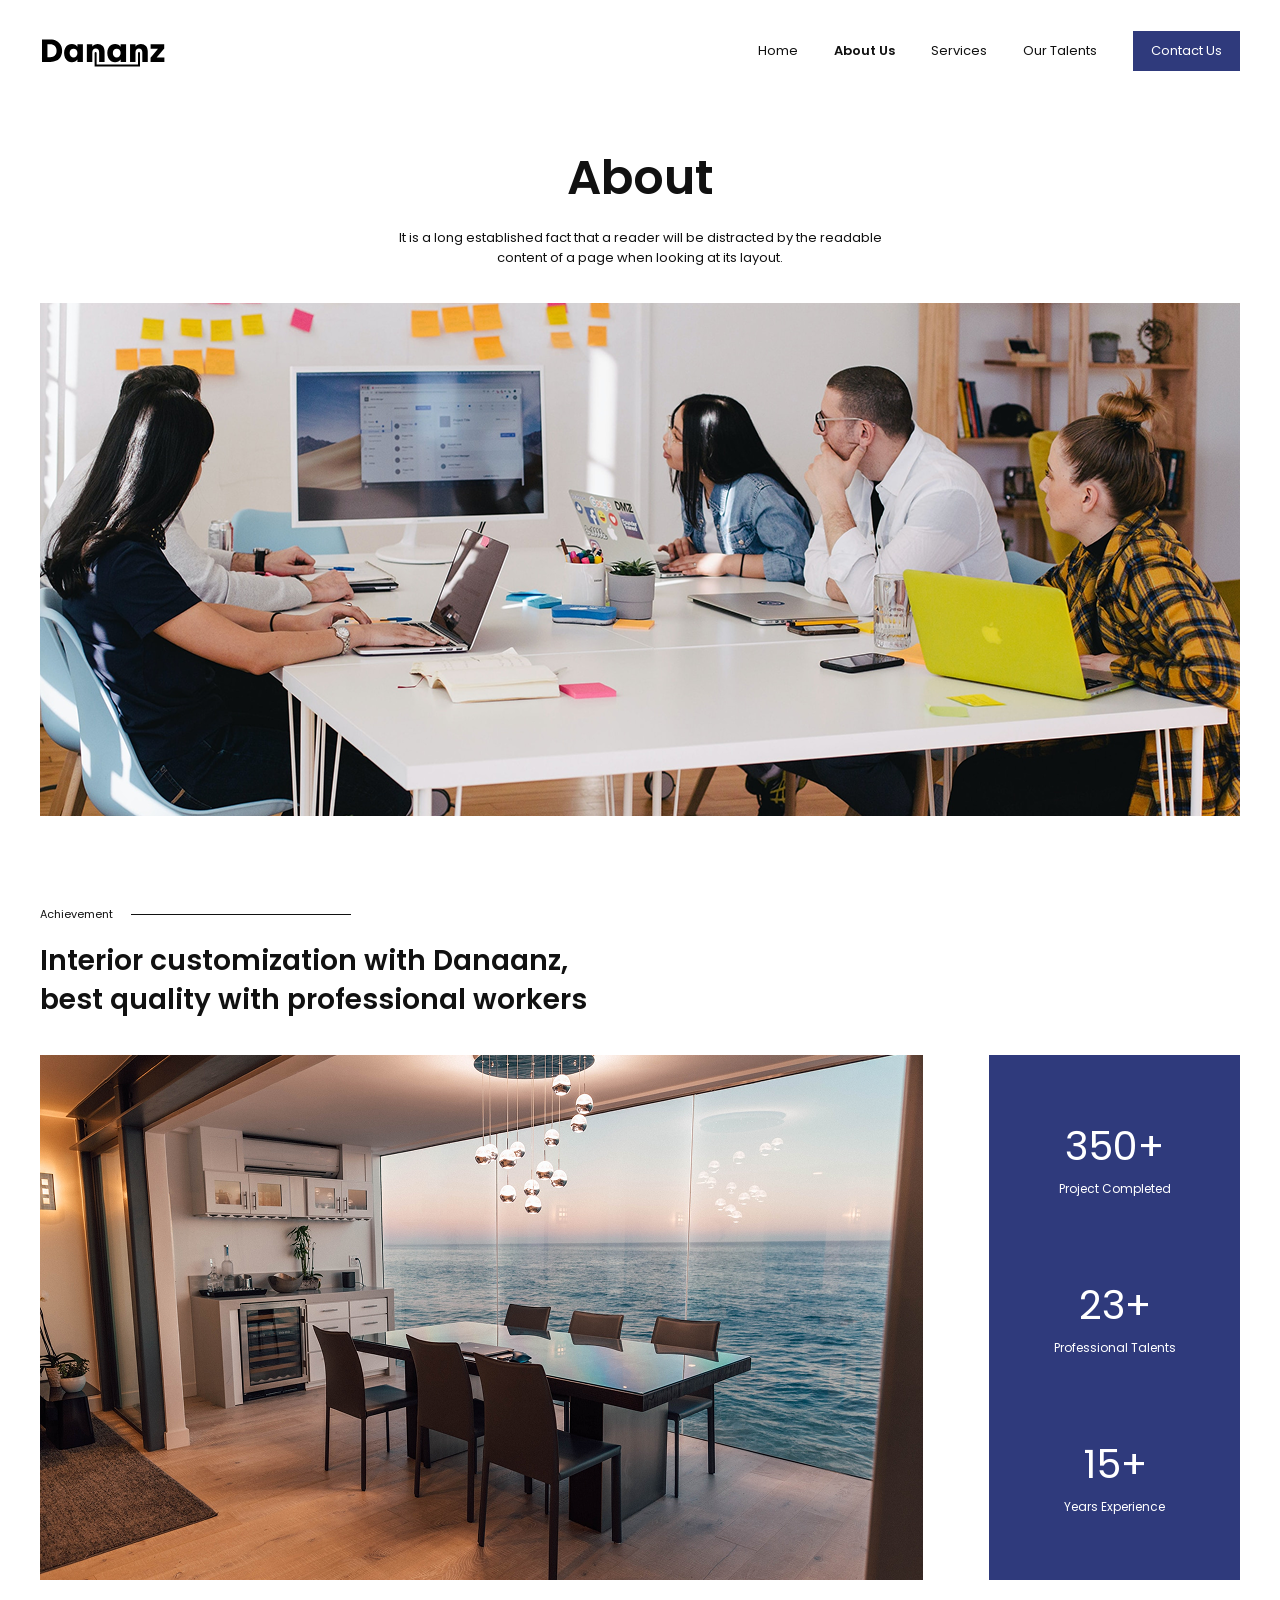
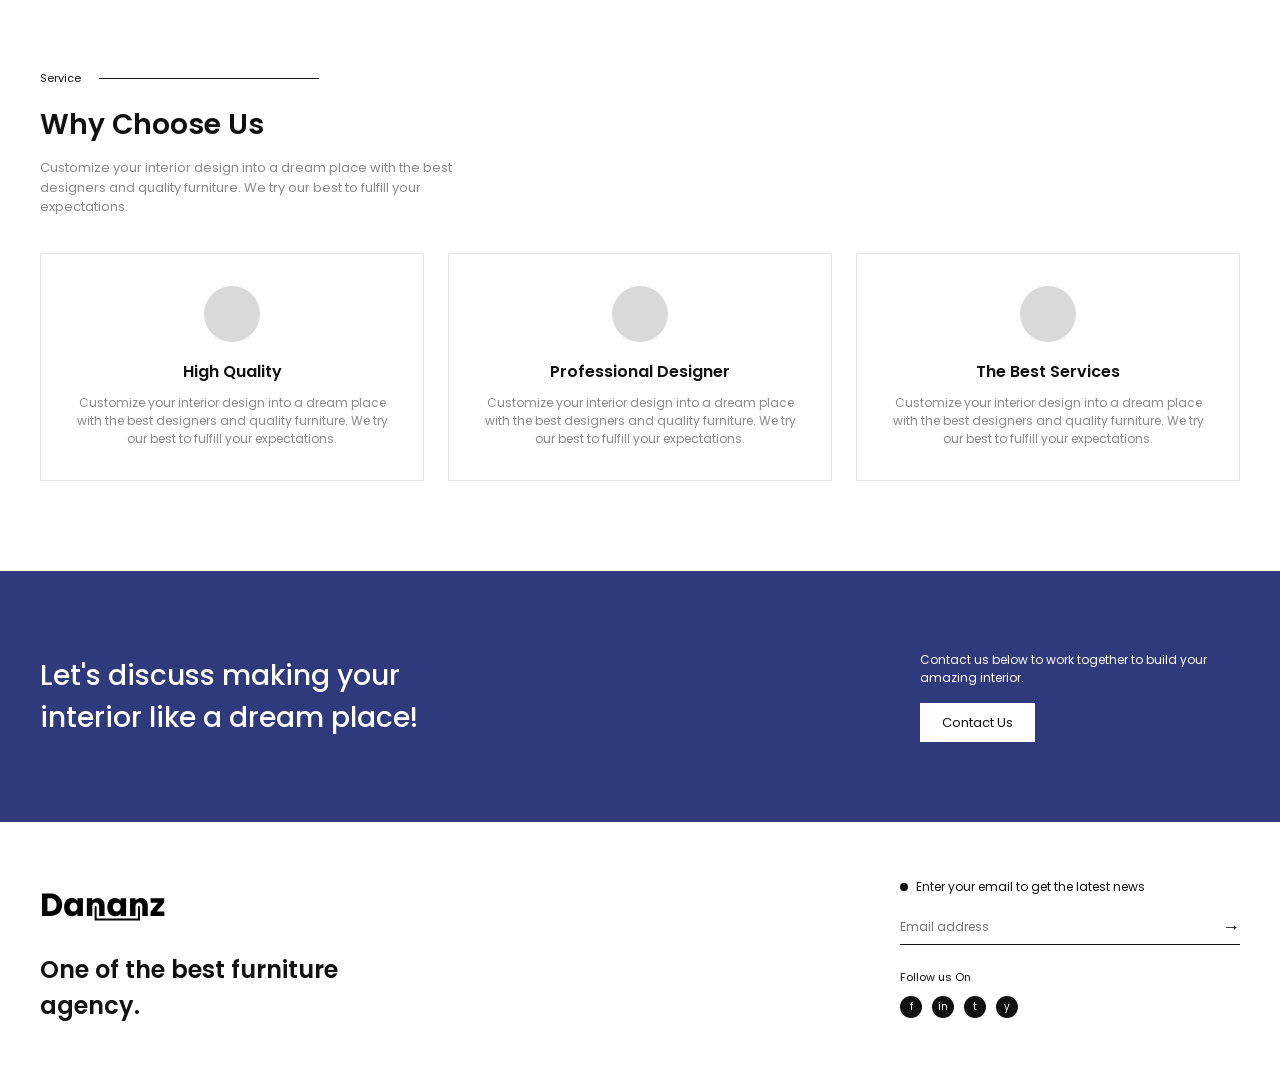
==== about.html @ 4b0f08ce "Add About page" ====
<!DOCTYPE html>
<html lang="en">
<head>
  <meta charset="UTF-8">
  <meta name="viewport" content="width=device-width, initial-scale=1">
  <title>About Us | Danaanz</title>
  <link rel="preconnect" href="https://fonts.googleapis.com">
  <link href="https://fonts.googleapis.com/css2?family=Poppins:wght@300;400;500;600&display=swap" rel="stylesheet">
  <link rel="stylesheet" href="css/about.css">
</head>
<body>

  <header class="header container">
    <a href="#" class="logo"><img src="public/images/logo.svg" alt="Danaanz" width="126" height="54"></a>
    <nav class="nav">
      <a href="index.html">Home</a>
      <a href="about.html" class="active">About Us</a>
      <a href="services.html">Services</a>
      <a href="talents.html">Our Talents</a>
      <a href="contact.html" class="btn btn-small">Contact Us</a>
    </nav>
  </header>

  <main>
    <section class="hero container">
      <h1>About</h1>
      <p>It is a long established fact that a reader will be distracted by the readable content of a page when looking at its layout.</p>
      <img src="public/images/about-1.png" alt="Team working in the office">
    </section>

    <section class="achievement container">
      <div class="label"><span>Achievement</span><i></i></div>
      <h2>Interior customization with Danaanz,<br>best quality with professional workers</h2>

      <div class="achievement-grid">
        <img src="public/images/about-2.png" alt="Dining room with sea view">
        <ul class="stats">
          <li><strong>350+</strong><span>Project Completed</span></li>
          <li><strong>23+</strong><span>Professional Talents</span></li>
          <li><strong>15+</strong><span>Years Experience</span></li>
        </ul>
      </div>
    </section>

    <section class="why container">
      <div class="label"><span>Service</span><i></i></div>
      <h2>Why Choose Us</h2>
      <p class="why-text">Customize your interior design into a dream place with the best designers and quality furniture. We try our best to fulfill your expectations.</p>

      <div class="cards">
        <article class="card">
          <div class="icon"></div>
          <h3>High Quality</h3>
          <p>Customize your interior design into a dream place with the best designers and quality furniture. We try our best to fulfill your expectations.</p>
        </article>
        <article class="card">
          <div class="icon"></div>
          <h3>Professional Designer</h3>
          <p>Customize your interior design into a dream place with the best designers and quality furniture. We try our best to fulfill your expectations.</p>
        </article>
        <article class="card">
          <div class="icon"></div>
          <h3>The Best Services</h3>
          <p>Customize your interior design into a dream place with the best designers and quality furniture. We try our best to fulfill your expectations.</p>
        </article>
      </div>
    </section>

    <section class="cta">
      <div class="container cta-inner">
        <h2>Let's discuss making your interior like a dream place!</h2>
        <div class="cta-right">
          <p>Contact us below to work together to build your amazing interior.</p>
          <a href="#" class="btn btn-white">Contact Us</a>
        </div>
      </div>
    </section>
  </main>

  <footer class="footer container">
    <div>
      <a href="#" class="logo"><img src="public/images/logo.svg" alt="Danaanz" width="126" height="54"></a>
      <p class="slogan">One of the best furniture agency.</p>
    </div>
    <div class="subscribe">
      <p class="dot-title">Enter your email to get the latest news</p>
      <form class="email-form" onsubmit="return false;">
        <input type="email" placeholder="Email address" aria-label="Email address">
        <button type="submit" aria-label="Send">&rarr;</button>
      </form>
      <p class="follow">Follow us On</p>
      <div class="socials">
        <a href="#" aria-label="Facebook">f</a>
        <a href="#" aria-label="Instagram">in</a>
        <a href="#" aria-label="TikTok">t</a>
        <a href="#" aria-label="YouTube">y</a>
      </div>
    </div>
  </footer>

</body>
</html>
---- css/about.css ----
:root {
  --navy: #2f3a7c;
  --text: #111;
  --muted: #8a8a8a;
  --line: #e6e6e6;
  --yellow: #f5c542;
}

* { box-sizing: border-box; margin: 0; padding: 0; }

body {
  font-family: "Poppins", sans-serif;
  color: var(--text);
  background: #fff;
  line-height: 1.5;
  max-width: 1440px;
  margin: 0 auto;
}

img { display: block; width: 100%; object-fit: cover; }
a { color: inherit; text-decoration: none; }
ul { list-style: none; }

.container { width: min(1200px, 100% - 40px); margin-inline: auto; }

/* Header */
.header {
  display: flex;
  justify-content: space-between;
  align-items: center;
  padding: 24px 0;
}
.logo { display: block; }
.logo img { width: 126px; height: 54px; }
.nav { display: flex; align-items: center; gap: 36px; font-size: 13px; }
.nav a.active { font-weight: 600; }

.btn {
  display: inline-block;
  background: var(--navy);
  color: #fff;
  padding: 10px 22px;
  font-size: 13px;
}
.btn-small { padding: 10px 18px; }
.btn-white { background: #fff; color: var(--text); }

/* Hero */
.hero { text-align: center; padding-top: 40px; }
.hero h1 { font-size: 48px; font-weight: 600; }
.hero p { max-width: 520px; margin: 14px auto 36px; font-size: 13px; }
.hero img { height: 513px; }

/* Labels */
.label {
  display: flex;
  align-items: center;
  gap: 18px;
  font-size: 11px;
  margin-bottom: 18px;
}
.label i { flex: 0 0 220px; height: 1px; background: var(--text); }

/* Achievement */
.achievement { padding-top: 90px; }
.achievement h2 { font-size: 28px; font-weight: 600; line-height: 1.4; margin-bottom: 36px; }
.achievement-grid { display: grid; grid-template-columns: minmax(0, 883px) 1fr; gap: 66px; }
.achievement-grid img { height: 525px; }

.stats {
  background: var(--navy);
  color: #fff;
  display: flex;
  flex-direction: column;
  justify-content: space-around;
  text-align: center;
  padding: 24px;
}
.stats strong { display: block; font-size: 40px; font-weight: 400; }
.stats span { font-size: 12px; }

/* Why choose us */
.why { padding-top: 90px; }
.why h2 { font-size: 28px; font-weight: 600; }
.why-text { max-width: 420px; margin: 12px 0 36px; font-size: 13px; color: var(--muted); }

.cards { display: grid; grid-template-columns: repeat(3, 1fr); gap: 24px; }
.card { border: 1px solid var(--line); padding: 32px 28px; text-align: center; min-height: 190px; }
.icon { width: 56px; height: 56px; border-radius: 50%; background: #d9d9d9; margin: 0 auto 18px; }
.card h3 { font-size: 16px; font-weight: 600; margin-bottom: 10px; }
.card p { font-size: 12px; color: var(--muted); }

/* CTA */
.cta { background: var(--navy); color: #fff; margin-top: 90px; padding: 80px 0; }
.cta-inner { display: flex; justify-content: space-between; align-items: center; gap: 40px; }
.cta h2 { font-size: 28px; font-weight: 500; max-width: 380px; }
.cta-right { max-width: 320px; }
.cta-right p { font-size: 12px; margin-bottom: 16px; }

/* Footer */
.footer {
  display: flex;
  justify-content: space-between;
  gap: 40px;
  padding: 56px 0;
}
.slogan { font-size: 24px; font-weight: 600; margin-top: 20px; max-width: 320px; }
.subscribe { width: 340px; }
.dot-title { font-size: 12px; display: flex; align-items: center; gap: 8px; }
.dot-title::before { content: ""; width: 8px; height: 8px; border-radius: 50%; background: var(--text); }
.email-form { display: flex; border-bottom: 1px solid var(--text); margin: 14px 0 24px; }
.email-form input { flex: 1; border: 0; outline: 0; padding: 8px 0; font: inherit; font-size: 12px; }
.email-form button { border: 0; background: none; font-size: 18px; cursor: pointer; }
.follow { font-size: 11px; margin-bottom: 10px; }
.socials { display: flex; gap: 10px; }
.socials a {
  width: 22px; height: 22px; border-radius: 50%;
  background: var(--text); color: #fff;
  display: grid; place-items: center; font-size: 10px;
}

a:focus-visible, button:focus-visible, input:focus-visible { outline: 2px solid var(--navy); outline-offset: 2px; }

/* Mobile */
@media (max-width: 800px) {
  .nav { gap: 16px; flex-wrap: wrap; justify-content: flex-end; }
  .hero img, .achievement-grid img { height: 260px; }
  .achievement-grid { grid-template-columns: 1fr; gap: 24px; }
  .stats { flex-direction: row; gap: 12px; }
  .stats strong { font-size: 28px; }
  .cards { grid-template-columns: 1fr; }
  .cta-inner, .footer { flex-direction: column; align-items: flex-start; }
  .subscribe { width: 100%; }
}
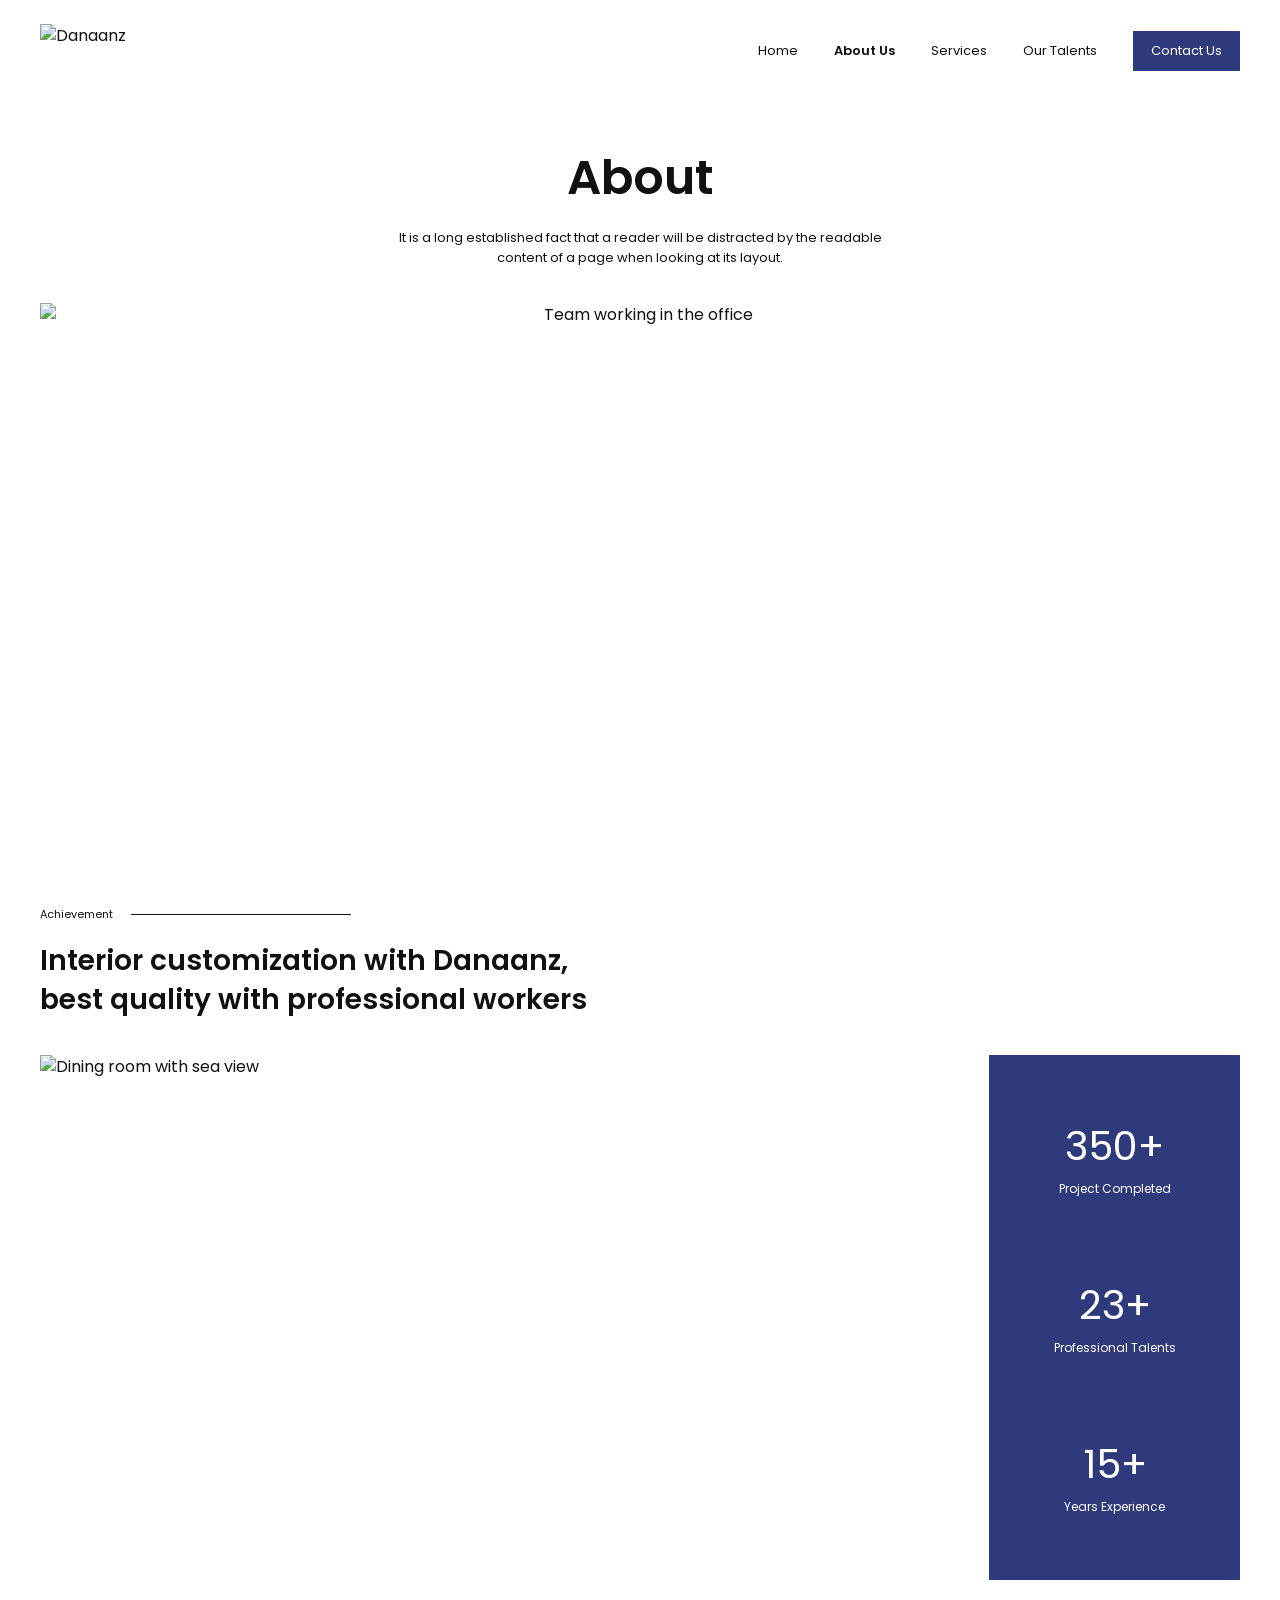
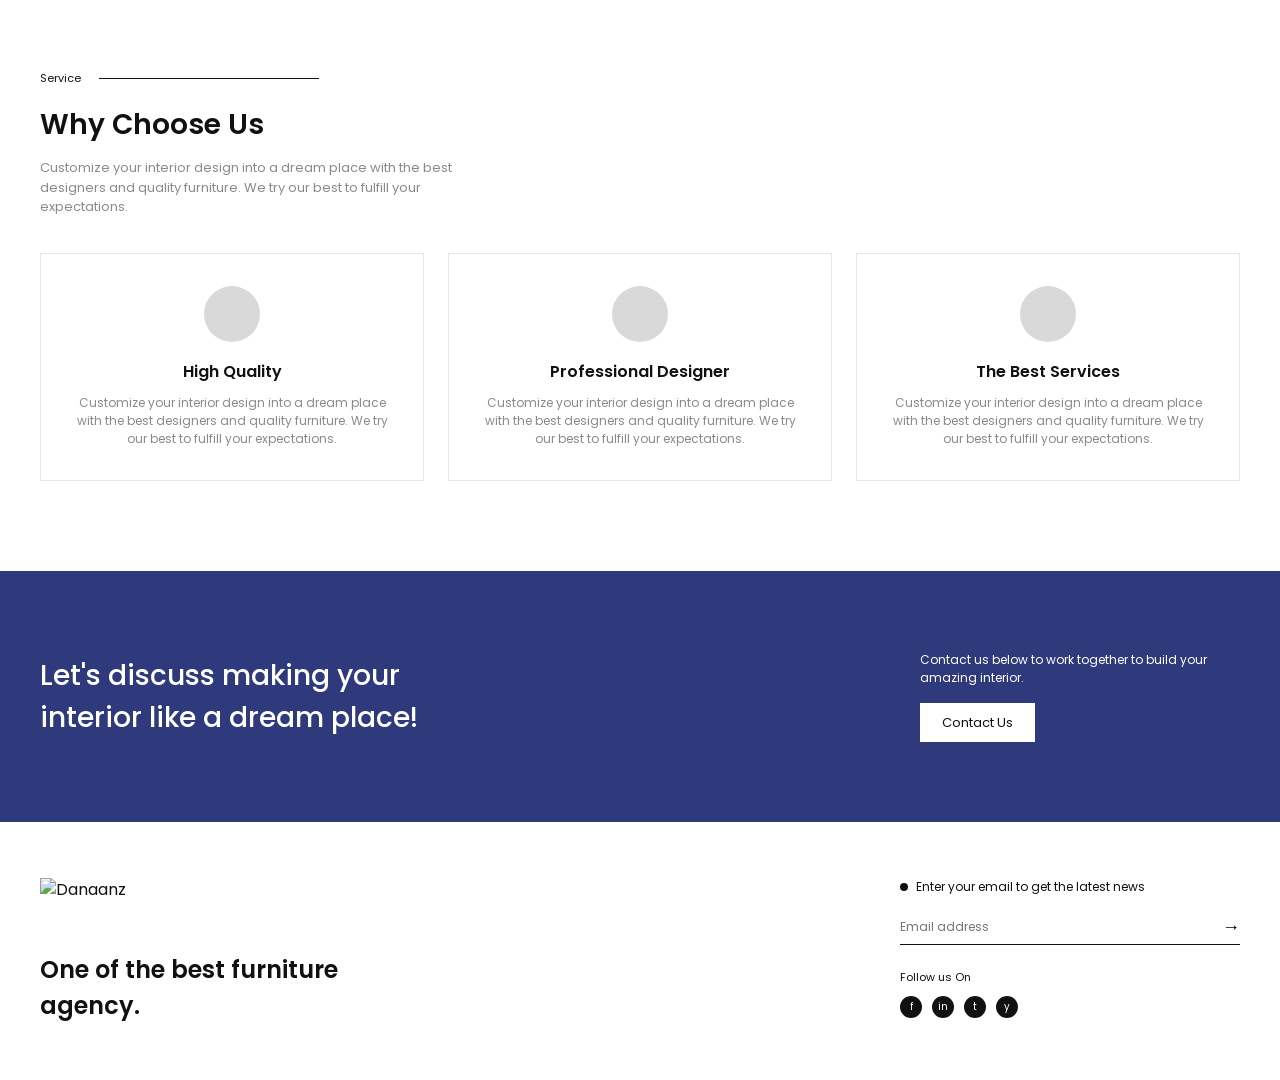
==== commit 0d9faf70: "Fix navigation links between pages - Rename conact.html to contact.html (other pages already link to" ====
--- a/about.html
+++ b/about.html
@@ -11,12 +11,12 @@
 <body>
 
   <header class="header container">
-    <a href="#" class="logo"><img src="public/images/logo.svg" alt="Danaanz" width="126" height="54"></a>
+    <a href="index.html" class="logo"><img src="public/images/logo.svg" alt="Danaanz" width="126" height="54"></a>
     <nav class="nav">
       <a href="index.html">Home</a>
       <a href="about.html" class="active">About Us</a>
-      <a href="services.html">Services</a>
-      <a href="talents.html">Our Talents</a>
+      <a href="index.html#services">Services</a>
+      <a href="our_team.html">Our Talents</a>
       <a href="contact.html" class="btn btn-small">Contact Us</a>
     </nav>
   </header>
@@ -71,7 +71,7 @@
         <h2>Let's discuss making your interior like a dream place!</h2>
         <div class="cta-right">
           <p>Contact us below to work together to build your amazing interior.</p>
-          <a href="#" class="btn btn-white">Contact Us</a>
+          <a href="contact.html" class="btn btn-white">Contact Us</a>
         </div>
       </div>
     </section>
@@ -79,7 +79,7 @@
 
   <footer class="footer container">
     <div>
-      <a href="#" class="logo"><img src="public/images/logo.svg" alt="Danaanz" width="126" height="54"></a>
+      <a href="index.html" class="logo"><img src="public/images/logo.svg" alt="Danaanz" width="126" height="54"></a>
       <p class="slogan">One of the best furniture agency.</p>
     </div>
     <div class="subscribe">
